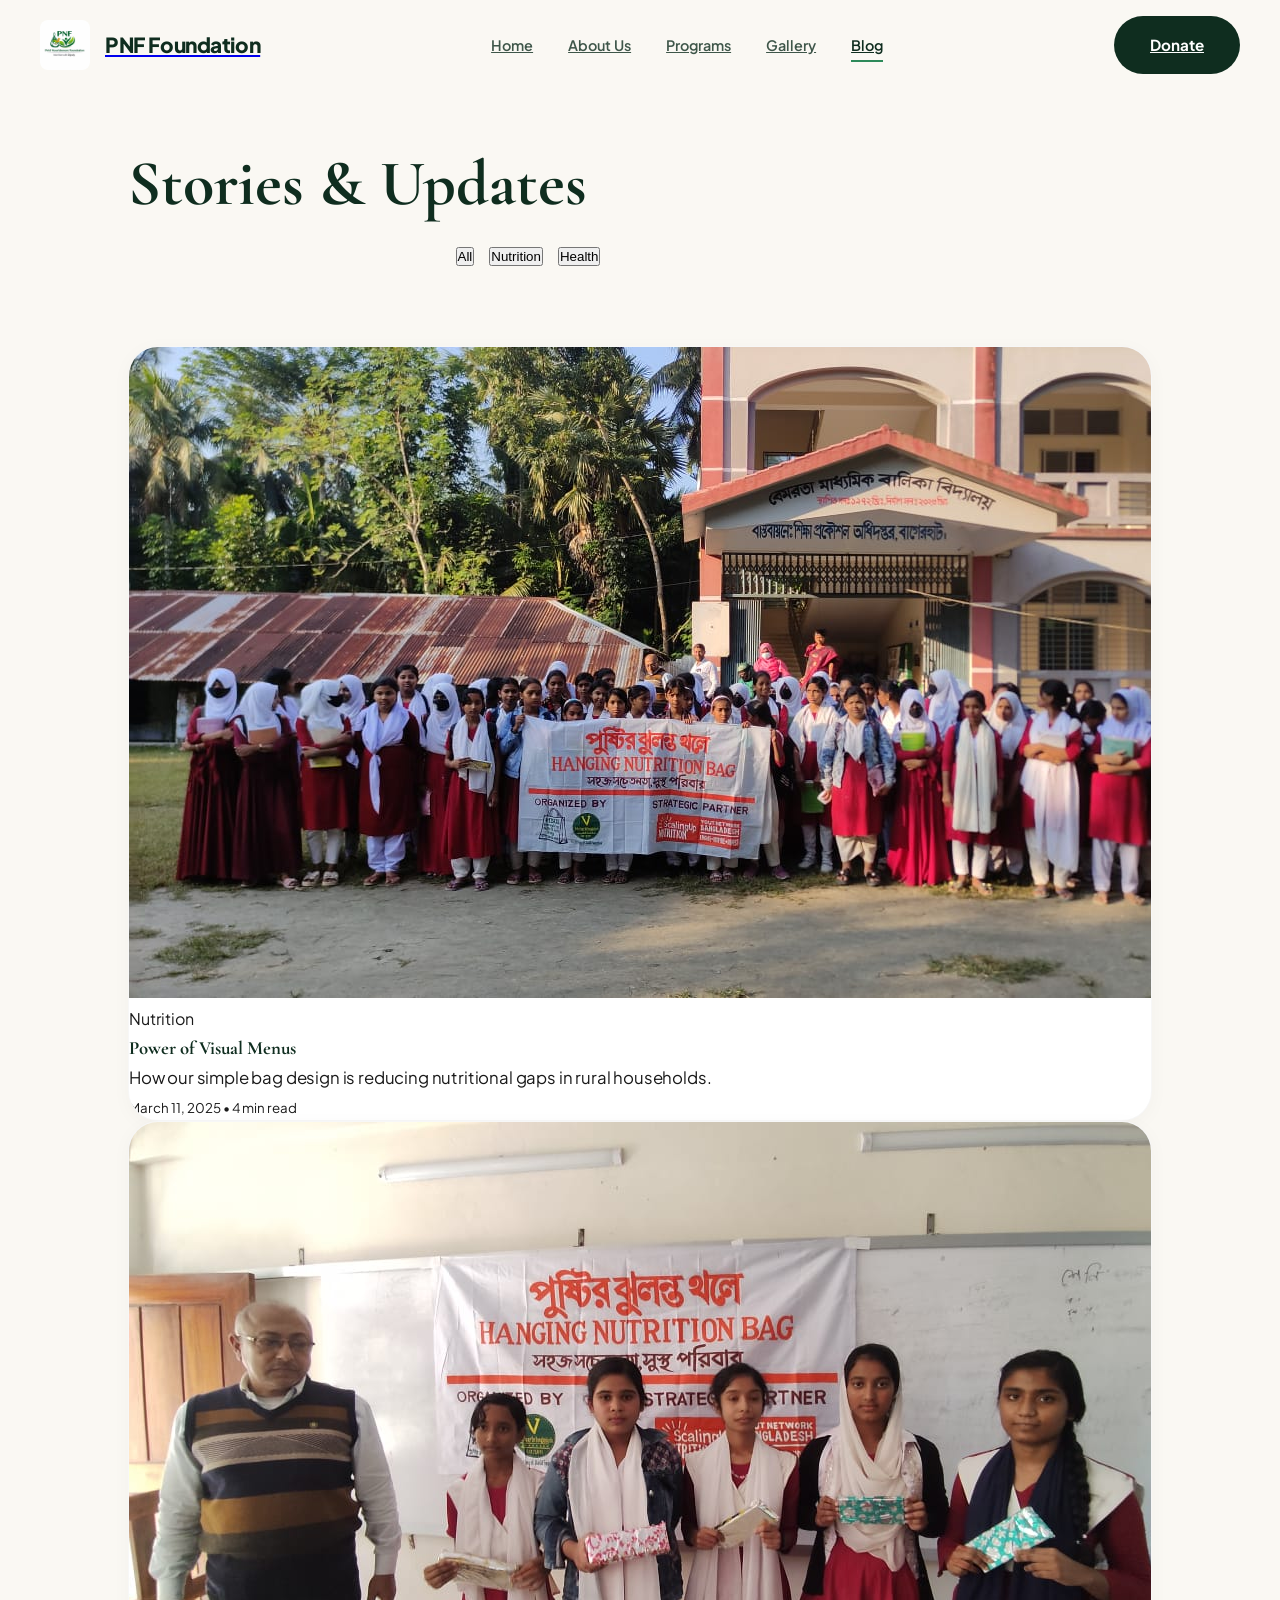
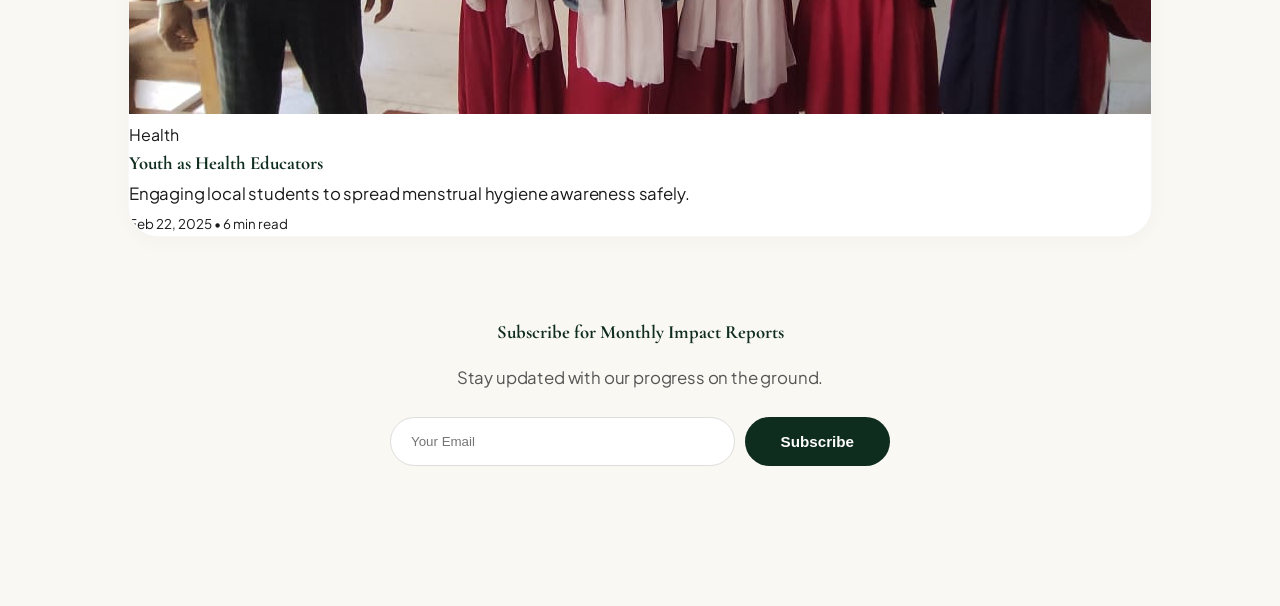
==== blog.html @ d760bbdd "up" ====
<!DOCTYPE html>
<html lang="en">

<head>
    <meta charset="UTF-8">
    <meta name="viewport" content="width=device-width, initial-scale=1.0">
    <title>Blog & News | Priti Nourishment Foundation</title>
    <link rel="stylesheet" href="css/style.css">
    <link
        href="https://fonts.googleapis.com/css2?family=Cormorant+Garamond:wght@600;700&family=Plus+Jakarta+Sans:wght@400;600;700&display=swap"
        rel="stylesheet">
</head>

<body class="lang-en">

    <nav class="navbar scrolled">
        <div class="container nav-container">
            <a href="index.html" class="logo"><img src="data/logo/logo%20of%20pnf.jpeg" alt="PNF Logo">
                <div class="logo-text">
                    <div class="logo-title">PNF Foundation</div>
                </div>
            </a>
            <div class="nav-links">
                <a href="index.html">Home</a>
                <a href="about.html">About Us</a>
                <a href="programs.html">Programs</a>
                <a href="gallery.html">Gallery</a>
                <a href="blog.html" class="active">Blog</a>
            </div>
            <a href="donate.html" class="btn btn-primary">Donate</a>
        </div>
    </nav>

    <section class="section" style="padding-top: 150px;">
        <div class="container">
            <div class="section-title">
                <h2>Stories & Updates</h2>
                <div style="display: flex; justify-content: center; gap: 15px; margin-top: 30px;">
                    <button class="filter-btn active" onclick="switchBlog('all', this)">All</button>
                    <button class="filter-btn" onclick="switchBlog('nutrition', this)">Nutrition</button>
                    <button class="filter-btn" onclick="switchBlog('health', this)">Health</button>
                </div>
            </div>

            <div class="grid-3" id="blogEntries">
                <div class="card blog-card" data-cat="nutrition">
                    <div class="card-img"><img src="img/IMG-20251119-WA0019.jpg" alt="Blog 1"></div>
                    <div class="card-content">
                        <span class="card-tag">Nutrition</span>
                        <h3>Power of Visual Menus</h3>
                        <p>How our simple bag design is reducing nutritional gaps in rural households.</p>
                        <small>March 11, 2025 • 4 min read</small>
                    </div>
                </div>
                <div class="card blog-card" data-cat="health">
                    <div class="card-img"><img src="img/IMG-20251119-WA0021.jpg" alt="Blog 2"></div>
                    <div class="card-content">
                        <span class="card-tag">Health</span>
                        <h3>Youth as Health Educators</h3>
                        <p>Engaging local students to spread menstrual hygiene awareness safely.</p>
                        <small>Feb 22, 2025 • 6 min read</small>
                    </div>
                </div>
            </div>

            <div class="chart-container" style="margin-top: 80px; text-align: center;">
                <h3>Subscribe for Monthly Impact Reports</h3>
                <p style="color: var(--text-muted); margin: 15px 0 25px;">Stay updated with our progress on the ground.
                </p>
                <div style="display: flex; gap: 10px; max-width: 500px; margin: 0 auto;">
                    <input type="email" placeholder="Your Email"
                        style="flex: 1; padding: 12px 20px; border-radius: 50px; border: 1px solid #ddd;">
                    <button class="btn btn-primary">Subscribe</button>
                </div>
            </div>
        </div>
    </section>

    <script src="js/main.js"></script>
    <script>
        function switchBlog(filter, btn) {
            document.querySelectorAll('.filter-btn').forEach(b => b.classList.remove('active'));
            btn.classList.add('active');

            document.querySelectorAll('.blog-card').forEach(card => {
                if (filter === 'all' || card.getAttribute('data-cat') === filter) {
                    card.style.display = 'block';
                } else {
                    card.style.display = 'none';
                }
            });
        }
    </script>
</body>

</html>
---- css/style.css ----
:root {
    /* Premium Color Palette */
    --primary: #0f2d1f;
    /* Deep Forest */
    --primary-light: #1b4332;
    --secondary: #2d8a5a;
    /* Fern Green */
    --accent: #c8853a;
    /* Muted Gold */
    --accent-light: #e9c46a;
    --bg-cream: #faf8f3;
    /* Warm Editorial Background */
    --bg-white: #ffffff;
    --glass: rgba(255, 255, 255, 0.7);
    --text-main: #1a1a1a;
    --text-muted: #555555;

    /* Typography */
    --font-heading: 'Cormorant Garamond', serif;
    --font-body: 'Plus Jakarta Sans', sans-serif;
    --font-bengali: 'Hind Siliguri', sans-serif;

    /* Refined Shadows & Transitions */
    --shadow-sm: 0 4px 20px rgba(0, 0, 0, 0.03);
    --shadow-md: 0 15px 45px rgba(15, 45, 31, 0.08);
    --shadow-lg: 0 30px 70px rgba(15, 45, 31, 0.15);
    --transition-smooth: all 0.6s cubic-bezier(0.16, 1, 0.3, 1);
    --transition-fast: all 0.3s ease;
}

/* Global Reset & Smoothness */
* {
    margin: 0;
    padding: 0;
    box-sizing: border-box;
}

html {
    scroll-behavior: smooth;
}

body {
    font-family: var(--font-body);
    background-color: var(--bg-cream);
    color: var(--text-main);
    line-height: 1.7;
    overflow-x: hidden;
    -webkit-font-smoothing: antialiased;
}

/* Typography Scale */
h1,
h2,
h3,
h4 {
    font-family: var(--font-heading);
    font-weight: 700;
    color: var(--primary);
}

p {
    font-size: 1.05rem;
    letter-spacing: -0.01em;
}

.serif-italic {
    font-style: italic;
    font-weight: 400;
}

.eyebrow {
    text-transform: uppercase;
    letter-spacing: 0.15em;
    font-size: 0.75rem;
    font-weight: 800;
    color: var(--secondary);
    display: block;
    margin-bottom: 0.8rem;
}

/* Language Visibility */
.bn-content {
    display: none;
}

body.lang-bn .en-content {
    display: none;
}

body.lang-bn .bn-content {
    display: block;
}

body.lang-bn h1,
body.lang-bn h2,
body.lang-bn h3 {
    font-family: var(--font-bengali);
}

/* Premium Navigation */
.navbar {
    position: fixed;
    top: 0;
    left: 0;
    width: 100%;
    height: 90px;
    display: flex;
    align-items: center;
    z-index: 1100;
    transition: var(--transition-smooth);
}

.navbar.scrolled {
    height: 75px;
    background: rgba(250, 248, 243, 0.85);
    backdrop-filter: blur(15px);
    box-shadow: var(--shadow-sm);
    border-bottom: 1px solid rgba(15, 45, 31, 0.05);
}

.nav-container {
    max-width: 1500px;
    margin: 0 auto;
    width: 100%;
    padding: 0 40px;
    display: flex;
    justify-content: space-between;
    align-items: center;
}

.logo {
    display: flex;
    align-items: center;
    gap: 15px;
}

.logo img {
    height: 50px;
    transition: var(--transition-fast);
    border-radius: 8px;
}

.logo-title {
    font-size: 1.3rem;
    font-weight: 800;
    letter-spacing: -0.02em;
    color: var(--primary);
}

.nav-links {
    display: flex;
    gap: 35px;
}

.nav-links a {
    font-size: 0.9rem;
    font-weight: 600;
    color: var(--primary);
    position: relative;
    opacity: 0.8;
    transition: var(--transition-fast);
}

.nav-links a::after {
    content: '';
    position: absolute;
    bottom: -5px;
    left: 0;
    width: 0;
    height: 2px;
    background: var(--secondary);
    transition: var(--transition-fast);
}

.nav-links a:hover,
.nav-links a.active {
    opacity: 1;
}

.nav-links a:hover::after,
.nav-links a.active::after {
    width: 100%;
}

/* Buttons: The Premium Feel */
.btn {
    display: inline-flex;
    align-items: center;
    justify-content: center;
    padding: 16px 36px;
    border-radius: 100px;
    font-weight: 700;
    font-size: 0.95rem;
    cursor: pointer;
    transition: var(--transition-smooth);
    border: none;
    position: relative;
    overflow: hidden;
    gap: 10px;
}

.btn-primary {
    background: var(--primary);
    color: white;
}

.btn-primary:hover {
    background: var(--secondary);
    transform: translateY(-3px);
    box-shadow: var(--shadow-md);
}

.btn-gold {
    background: var(--accent);
    color: white;
}

.btn-gold:hover {
    background: var(--primary);
    transform: translateY(-3px);
    box-shadow: var(--shadow-md);
}

.btn-outline {
    border: 2px solid var(--primary);
    color: var(--primary);
    background: transparent;
}

.btn-outline:hover {
    background: var(--primary);
    color: white;
}

/* Hero: World Class First Impression */
.hero {
    height: 100vh;
    display: grid;
    grid-template-columns: 1.2fr 0.8fr;
    background-color: var(--primary);
    position: relative;
    overflow: hidden;
}

.hero-content {
    display: flex;
    flex-direction: column;
    justify-content: center;
    padding: 0 8% 0 12%;
    color: white;
    position: relative;
    z-index: 5;
}

.hero-image {
    position: relative;
    height: 100%;
    overflow: hidden;
}

.hero-image img {
    width: 100%;
    height: 100%;
    object-fit: cover;
    filter: brightness(0.85);
    transition: 10s ease;
}

.hero:hover .hero-image img {
    transform: scale(1.1);
}

.hero-image::before {
    content: '';
    position: absolute;
    inset: 0;
    background: linear-gradient(to right, var(--primary) 0%, transparent 20%);
    z-index: 2;
}

.hero h1 {
    font-size: clamp(3.5rem, 8vw, 5.5rem);
    line-height: 0.95;
    margin-bottom: 2rem;
    color: white;
    letter-spacing: -0.02em;
}

.hero p {
    font-size: 1.25rem;
    opacity: 0.85;
    margin-bottom: 3rem;
    max-width: 550px;
}

/* Reveal Animations */
.reveal {
    opacity: 0;
    transform: translateY(40px);
    transition: var(--transition-smooth);
}

.reveal.active {
    opacity: 1;
    transform: translateY(0);
}

/* Impact Section */
.impact-grid {
    display: grid;
    grid-template-columns: repeat(4, 1fr);
    gap: 1px;
    background: rgba(15, 45, 31, 0.05);
    border-radius: 40px;
    overflow: hidden;
    margin-top: -60px;
    background: var(--bg-white);
    box-shadow: var(--shadow-lg);
    position: relative;
    z-index: 10;
}

.impact-card {
    padding: 60px 40px;
    text-align: center;
    transition: var(--transition-fast);
}

.impact-card:hover {
    background: var(--bg-cream);
}

.impact-num {
    font-size: 4rem;
    font-weight: 700;
    color: var(--secondary);
    font-family: var(--font-heading);
    display: block;
    margin-bottom: 10px;
}

.impact-card p {
    font-size: 0.75rem;
    text-transform: uppercase;
    font-weight: 800;
    letter-spacing: 0.1em;
    color: var(--text-muted);
}

/* Section Aesthetics */
.section {
    padding: 140px 10%;
}

.section-dark {
    background: var(--primary);
    color: white;
}

.section-dark h2 {
    color: white;
}

.section-title {
    margin-bottom: 80px;
    max-width: 800px;
}

.section-title h2 {
    font-size: clamp(2.5rem, 5vw, 4rem);
    line-height: 1.05;
    margin-bottom: 1.5rem;
}

/* Grid & Cards */
.editorial-grid {
    display: grid;
    grid-template-columns: 1fr 1fr;
    gap: 100px;
    align-items: center;
}

.card {
    background: white;
    border-radius: 30px;
    overflow: hidden;
    box-shadow: var(--shadow-sm);
    transition: var(--transition-smooth);
    border: 1px solid rgba(0, 0, 0, 0.03);
    height: 100%;
}

.card:hover {
    transform: translateY(-15px);
    box-shadow: var(--shadow-lg);
}

.card-img-wrap {
    height: 320px;
    overflow: hidden;
    position: relative;
}

.card-img-wrap img {
    width: 100%;
    height: 100%;
    object-fit: cover;
    transition: var(--transition-smooth);
}

.card:hover .card-img-wrap img {
    transform: scale(1.1);
}

.card-body {
    padding: 45px;
}

/* Transparency Chart High-End */
.chart-box {
    background: white;
    padding: 60px;
    border-radius: 40px;
    box-shadow: var(--shadow-md);
}

.stat-bar-group {
    margin-bottom: 35px;
}

.stat-labels {
    display: flex;
    justify-content: space-between;
    margin-bottom: 12px;
    font-weight: 800;
    font-size: 0.85rem;
    color: var(--primary);
}

.stat-track {
    height: 12px;
    background: #f0f0f0;
    border-radius: 50px;
    overflow: hidden;
}

.stat-fill {
    hieght: 100%;
    height: 100%;
    background: var(--secondary);
    transition: 1.5s cubic-bezier(0.16, 1, 0.3, 1);
    border-radius: 50px;
}

/* Footer Premium */
.footer {
    background: var(--primary);
    color: white;
    padding: 120px 0 60px;
}

.footer-main {
    display: grid;
    grid-template-columns: 1.5fr 1fr 1fr 1.5fr;
    gap: 80px;
    margin-bottom: 100px;
}

.footer-logo {
    font-size: 2rem;
    font-weight: 800;
    font-family: var(--font-heading);
    margin-bottom: 25px;
    display: block;
}

.footer h4 {
    color: var(--accent-light);
    text-transform: uppercase;
    letter-spacing: 0.15em;
    font-size: 0.8rem;
    margin-bottom: 35px;
    font-family: var(--font-body);
}

.footer-links li {
    margin-bottom: 18px;
}

.footer-links a {
    opacity: 0.6;
    transition: var(--transition-fast);
    font-weight: 500;
    font-size: 1rem;
}

.footer-links a:hover {
    opacity: 1;
    transform: translateX(5px);
    display: inline-block;
    color: var(--accent-light);
}

.footer-newsletter {
    background: rgba(255, 255, 255, 0.05);
    padding: 40px;
    border-radius: 25px;
}

/* WhatsApp Premium Floating */
.wa-float {
    position: fixed;
    bottom: 40px;
    right: 40px;
    width: 70px;
    height: 70px;
    background: #25d366;
    color: white;
    border-radius: 50%;
    display: flex;
    align-items: center;
    justify-content: center;
    box-shadow: 0 15px 40px rgba(37, 211, 102, 0.4);
    z-index: 1000;
    font-size: 32px;
    transition: var(--transition-smooth);
}

.wa-float:hover {
    transform: scale(1.1) rotate(10deg);
}

/* Responsive Adjustments */
@media (max-width: 1200px) {
    .editorial-grid {
        gap: 50px;
        grid-template-columns: 1fr;
    }

    .hero {
        grid-template-columns: 1fr;
        height: auto;
        padding-top: 150px;
    }

    .hero-image {
        height: 400px;
    }

    .hero-content {
        padding: 0 5% 80px 5%;
    }
}

@media (max-width: 900px) {
    .footer-main {
        grid-template-columns: 1fr 1fr;
        gap: 40px;
    }

    .impact-grid {
        grid-template-columns: repeat(2, 1fr);
        margin-top: 40px;
    }
}

@media (max-width: 600px) {
    .footer-main {
        grid-template-columns: 1fr;
    }

    .nav-container {
        padding: 0 20px;
    }

    .btn {
        padding: 14px 28px;
        width: 100%;
    }
}
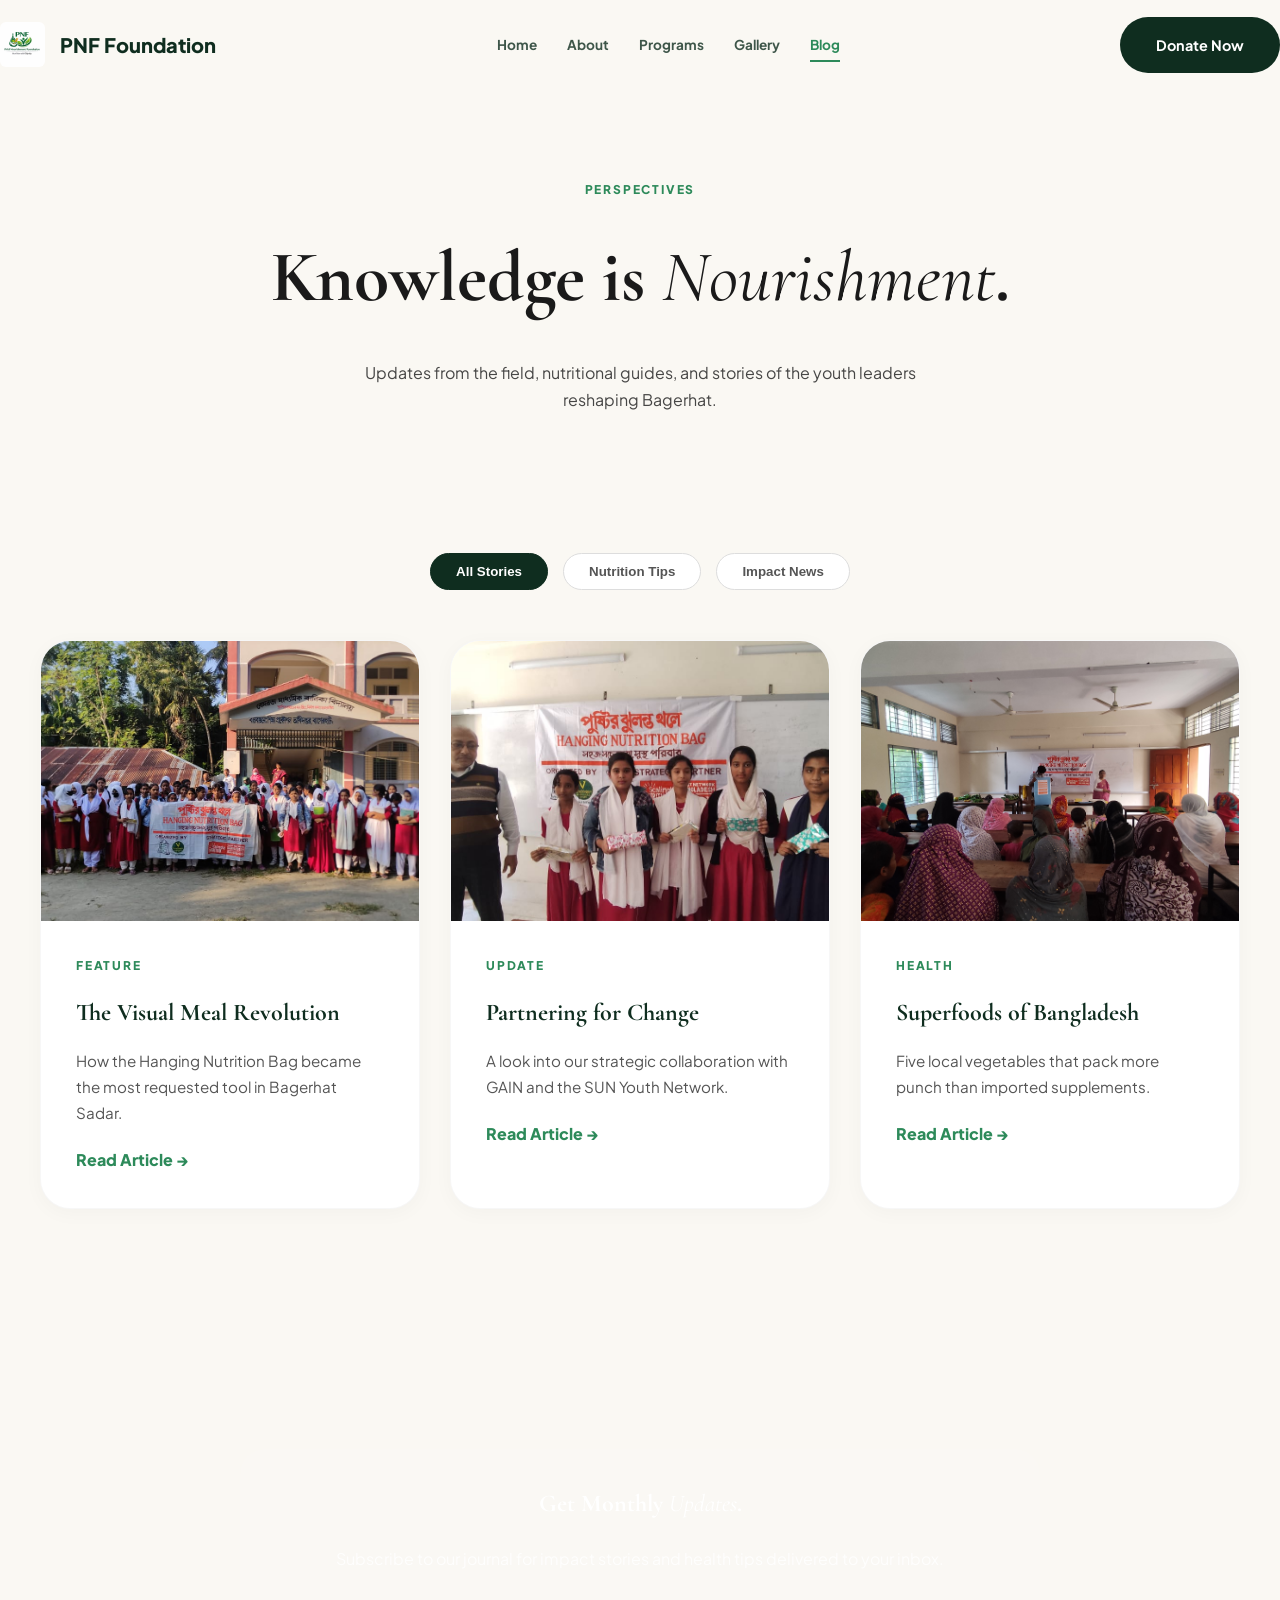
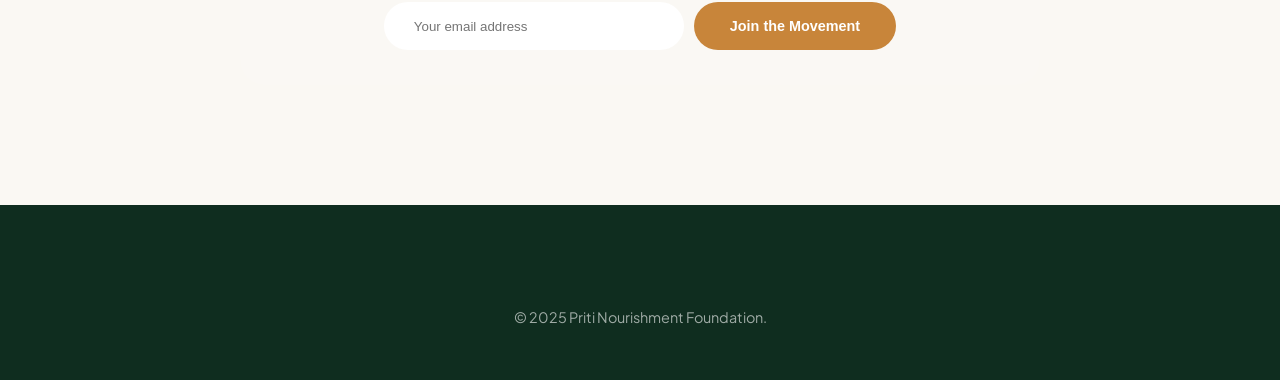
==== commit 7921beee: "ready" ====
--- a/blog.html
+++ b/blog.html
@@ -4,90 +4,119 @@
 <head>
     <meta charset="UTF-8">
     <meta name="viewport" content="width=device-width, initial-scale=1.0">
-    <title>Blog & News | Priti Nourishment Foundation</title>
+    <title>Blog | Priti Nourishment Foundation</title>
     <link rel="stylesheet" href="css/style.css">
     <link
-        href="https://fonts.googleapis.com/css2?family=Cormorant+Garamond:wght@600;700&family=Plus+Jakarta+Sans:wght@400;600;700&display=swap"
+        href="https://fonts.googleapis.com/css2?family=Cormorant+Garamond:ital,wght@0,600;0,700;1,500&family=Plus+Jakarta+Sans:wght@400;600;800&family=Hind+Siliguri:wght@400;700&display=swap"
         rel="stylesheet">
 </head>
 
 <body class="lang-en">
 
+    <!-- Navbar -->
     <nav class="navbar scrolled">
-        <div class="container nav-container">
-            <a href="index.html" class="logo"><img src="data/logo/logo%20of%20pnf.jpeg" alt="PNF Logo">
-                <div class="logo-text">
-                    <div class="logo-title">PNF Foundation</div>
-                </div>
-            </a>
+        <div class="nav-container">
+            <a href="index.html" class="logo"><img src="data/logo/logo%20of%20pnf.jpeg" alt="PNF Logo"><span
+                    class="logo-title">PNF Foundation</span></a>
             <div class="nav-links">
                 <a href="index.html">Home</a>
-                <a href="about.html">About Us</a>
+                <a href="about.html">About</a>
                 <a href="programs.html">Programs</a>
                 <a href="gallery.html">Gallery</a>
                 <a href="blog.html" class="active">Blog</a>
             </div>
-            <a href="donate.html" class="btn btn-primary">Donate</a>
+            <a href="donate.html" class="btn btn-primary">Donate Now</a>
         </div>
     </nav>
 
-    <section class="section" style="padding-top: 150px;">
+    <!-- Header -->
+    <section class="section" style="padding-top: 180px; text-align: center;">
+        <div class="container reveal">
+            <span class="eyebrow">Perspectives</span>
+            <h1 style="font-size: clamp(3rem, 6vw, 4.5rem);">Knowledge is <span class="serif-italic">Nourishment</span>.
+            </h1>
+            <p style="margin: 20px auto; opacity: 0.8; max-width: 600px;">Updates from the field, nutritional guides,
+                and stories of the youth leaders reshaping Bagerhat.</p>
+        </div>
+    </section>
+
+    <!-- Blog Selection -->
+    <section class="section" style="padding-top: 0;">
         <div class="container">
-            <div class="section-title">
-                <h2>Stories & Updates</h2>
-                <div style="display: flex; justify-content: center; gap: 15px; margin-top: 30px;">
-                    <button class="filter-btn active" onclick="switchBlog('all', this)">All</button>
-                    <button class="filter-btn" onclick="switchBlog('nutrition', this)">Nutrition</button>
-                    <button class="filter-btn" onclick="switchBlog('health', this)">Health</button>
-                </div>
+            <div class="filter-container reveal">
+                <button class="filter-btn active" onclick="switchBlog('all', this)">All Stories</button>
+                <button class="filter-btn" onclick="switchBlog('nutrition', this)">Nutrition Tips</button>
+                <button class="filter-btn" onclick="switchBlog('impact', this)">Impact News</button>
             </div>
 
-            <div class="grid-3" id="blogEntries">
+            <div class="grid-3 reveal">
                 <div class="card blog-card" data-cat="nutrition">
-                    <div class="card-img"><img src="img/IMG-20251119-WA0019.jpg" alt="Blog 1"></div>
-                    <div class="card-content">
-                        <span class="card-tag">Nutrition</span>
-                        <h3>Power of Visual Menus</h3>
-                        <p>How our simple bag design is reducing nutritional gaps in rural households.</p>
-                        <small>March 11, 2025 • 4 min read</small>
+                    <div class="card-img-wrap"><img src="img/IMG-20251119-WA0019.jpg" alt="Blog"></div>
+                    <div class="card-body">
+                        <span class="eyebrow">Feature</span>
+                        <h3>The Visual Meal Revolution</h3>
+                        <p>How the Hanging Nutrition Bag became the most requested tool in Bagerhat Sadar.</p>
+                        <a href="#" style="font-weight: 800; color: var(--secondary); text-decoration: none;">Read
+                            Article &rarr;</a>
                     </div>
                 </div>
-                <div class="card blog-card" data-cat="health">
-                    <div class="card-img"><img src="img/IMG-20251119-WA0021.jpg" alt="Blog 2"></div>
-                    <div class="card-content">
-                        <span class="card-tag">Health</span>
-                        <h3>Youth as Health Educators</h3>
-                        <p>Engaging local students to spread menstrual hygiene awareness safely.</p>
-                        <small>Feb 22, 2025 • 6 min read</small>
+                <div class="card blog-card" data-cat="impact">
+                    <div class="card-img-wrap"><img src="img/IMG-20251119-WA0021.jpg" alt="Blog"></div>
+                    <div class="card-body">
+                        <span class="eyebrow">Update</span>
+                        <h3>Partnering for Change</h3>
+                        <p>A look into our strategic collaboration with GAIN and the SUN Youth Network.</p>
+                        <a href="#" style="font-weight: 800; color: var(--secondary); text-decoration: none;">Read
+                            Article &rarr;</a>
                     </div>
                 </div>
-            </div>
-
-            <div class="chart-container" style="margin-top: 80px; text-align: center;">
-                <h3>Subscribe for Monthly Impact Reports</h3>
-                <p style="color: var(--text-muted); margin: 15px 0 25px;">Stay updated with our progress on the ground.
-                </p>
-                <div style="display: flex; gap: 10px; max-width: 500px; margin: 0 auto;">
-                    <input type="email" placeholder="Your Email"
-                        style="flex: 1; padding: 12px 20px; border-radius: 50px; border: 1px solid #ddd;">
-                    <button class="btn btn-primary">Subscribe</button>
+                <div class="card blog-card" data-cat="nutrition">
+                    <div class="card-img-wrap"><img src="img/IMG_20251107_155551.jpg" alt="Blog"></div>
+                    <div class="card-body">
+                        <span class="eyebrow">Health</span>
+                        <h3>Superfoods of Bangladesh</h3>
+                        <p>Five local vegetables that pack more punch than imported supplements.</p>
+                        <a href="#" style="font-weight: 800; color: var(--secondary); text-decoration: none;">Read
+                            Article &rarr;</a>
+                    </div>
                 </div>
             </div>
         </div>
     </section>
 
+    <!-- Newsletter -->
+    <section class="section">
+        <div class="container">
+            <div class="footer-newsletter reveal" style="text-align: center; max-width: 800px; margin: 0 auto;">
+                <h2 style="color: white; margin-bottom: 20px;">Get Monthly <span class="serif-italic">Updates</span>.
+                </h2>
+                <p style="color: rgba(255,255,255,0.8); margin-bottom: 30px;">Subscribe to our journal for impact
+                    stories and health tips delivered to your inbox.</p>
+                <form onsubmit="event.preventDefault(); alert('Subscribed!')"
+                    style="display: flex; gap: 10px; flex-wrap: wrap; justify-content: center;">
+                    <input type="email" placeholder="Your email address"
+                        style="padding: 15px 30px; border-radius: 50px; border: none; min-width: 300px; outline: none;">
+                    <button class="btn btn-gold">Join the Movement</button>
+                </form>
+            </div>
+        </div>
+    </section>
+
+    <!-- Footer -->
+    <footer class="footer">
+        <div class="container" style="text-align: center; opacity: 0.6; font-size: 0.9rem;">
+            &copy; 2025 Priti Nourishment Foundation.
+        </div>
+    </footer>
+
     <script src="js/main.js"></script>
     <script>
-        function switchBlog(filter, btn) {
+        function switchBlog(cat, btn) {
             document.querySelectorAll('.filter-btn').forEach(b => b.classList.remove('active'));
             btn.classList.add('active');
-
             document.querySelectorAll('.blog-card').forEach(card => {
-                if (filter === 'all' || card.getAttribute('data-cat') === filter) {
-                    card.style.display = 'block';
-                } else {
-                    card.style.display = 'none';
-                }
+                if (cat === 'all' || card.getAttribute('data-cat') === cat) card.style.display = 'flex';
+                else card.style.display = 'none';
             });
         }
     </script>
--- a/css/style.css
+++ b/css/style.css
@@ -1,17 +1,13 @@
 :root {
     /* Premium Color Palette */
     --primary: #0f2d1f;
-    /* Deep Forest */
     --primary-light: #1b4332;
     --secondary: #2d8a5a;
-    /* Fern Green */
     --accent: #c8853a;
-    /* Muted Gold */
     --accent-light: #e9c46a;
     --bg-cream: #faf8f3;
-    /* Warm Editorial Background */
     --bg-white: #ffffff;
-    --glass: rgba(255, 255, 255, 0.7);
+    --glass: rgba(255, 255, 255, 0.85);
     --text-main: #1a1a1a;
     --text-muted: #555555;
 
@@ -20,15 +16,16 @@
     --font-body: 'Plus Jakarta Sans', sans-serif;
     --font-bengali: 'Hind Siliguri', sans-serif;
 
-    /* Refined Shadows & Transitions */
+    /* UI Tokens */
     --shadow-sm: 0 4px 20px rgba(0, 0, 0, 0.03);
     --shadow-md: 0 15px 45px rgba(15, 45, 31, 0.08);
     --shadow-lg: 0 30px 70px rgba(15, 45, 31, 0.15);
     --transition-smooth: all 0.6s cubic-bezier(0.16, 1, 0.3, 1);
     --transition-fast: all 0.3s ease;
-}
-
-/* Global Reset & Smoothness */
+    --container-width: 1400px;
+}
+
+/* Global Foundations */
 * {
     margin: 0;
     padding: 0;
@@ -37,6 +34,7 @@
 
 html {
     scroll-behavior: smooth;
+    overflow-x: hidden;
 }
 
 body {
@@ -44,23 +42,73 @@
     background-color: var(--bg-cream);
     color: var(--text-main);
     line-height: 1.7;
-    overflow-x: hidden;
     -webkit-font-smoothing: antialiased;
 }
 
-/* Typography Scale */
+/* Common Layouts */
+.container {
+    max-width: var(--container-width);
+    margin: 0 auto;
+    padding: 0 40px;
+}
+
+.section {
+    padding: 120px 0;
+}
+
+.section-dark {
+    background: var(--primary);
+    color: white;
+}
+
+.section-title {
+    margin-bottom: 80px;
+    text-align: center;
+}
+
+.section-title.left {
+    text-align: left;
+}
+
+.section-title h2 {
+    font-family: var(--font-heading);
+    font-size: clamp(2.5rem, 5vw, 4rem);
+    line-height: 1.1;
+    margin-bottom: 20px;
+    color: var(--primary);
+}
+
+.section-dark .section-title h2 {
+    color: white;
+}
+
+/* Grid Systems */
+.grid-2 {
+    display: grid;
+    grid-template-columns: 1fr 1fr;
+    gap: 60px;
+    align-items: center;
+}
+
+.grid-3 {
+    display: grid;
+    grid-template-columns: repeat(auto-fit, minmax(320px, 1fr));
+    gap: 30px;
+}
+
+.grid-4 {
+    display: grid;
+    grid-template-columns: repeat(auto-fit, minmax(250px, 1fr));
+    gap: 20px;
+}
+
+/* Typography Helpers */
 h1,
 h2,
 h3,
 h4 {
     font-family: var(--font-heading);
     font-weight: 700;
-    color: var(--primary);
-}
-
-p {
-    font-size: 1.05rem;
-    letter-spacing: -0.01em;
 }
 
 .serif-italic {
@@ -75,10 +123,14 @@
     font-weight: 800;
     color: var(--secondary);
     display: block;
-    margin-bottom: 0.8rem;
-}
-
-/* Language Visibility */
+    margin-bottom: 1rem;
+}
+
+.section-dark .eyebrow {
+    color: var(--accent-light);
+}
+
+/* Language Management */
 .bn-content {
     display: none;
 }
@@ -93,11 +145,12 @@
 
 body.lang-bn h1,
 body.lang-bn h2,
-body.lang-bn h3 {
+body.lang-bn h3,
+body.lang-bn .impact-num {
     font-family: var(--font-bengali);
 }
 
-/* Premium Navigation */
+/* Navigation */
 .navbar {
     position: fixed;
     top: 0;
@@ -112,53 +165,56 @@
 
 .navbar.scrolled {
     height: 75px;
-    background: rgba(250, 248, 243, 0.85);
+    background: var(--glass);
     backdrop-filter: blur(15px);
     box-shadow: var(--shadow-sm);
     border-bottom: 1px solid rgba(15, 45, 31, 0.05);
 }
 
 .nav-container {
-    max-width: 1500px;
-    margin: 0 auto;
-    width: 100%;
-    padding: 0 40px;
     display: flex;
     justify-content: space-between;
     align-items: center;
+    width: 100%;
 }
 
 .logo {
     display: flex;
     align-items: center;
     gap: 15px;
+    text-decoration: none;
 }
 
 .logo img {
-    height: 50px;
-    transition: var(--transition-fast);
-    border-radius: 8px;
+    height: 45px;
+    border-radius: 6px;
 }
 
 .logo-title {
-    font-size: 1.3rem;
+    font-size: 1.25rem;
     font-weight: 800;
-    letter-spacing: -0.02em;
     color: var(--primary);
 }
 
 .nav-links {
     display: flex;
-    gap: 35px;
+    gap: 30px;
 }
 
 .nav-links a {
-    font-size: 0.9rem;
-    font-weight: 600;
+    font-size: 0.85rem;
+    font-weight: 700;
     color: var(--primary);
+    text-decoration: none;
     position: relative;
     opacity: 0.8;
     transition: var(--transition-fast);
+}
+
+.nav-links a.active,
+.nav-links a:hover {
+    opacity: 1;
+    color: var(--secondary);
 }
 
 .nav-links a::after {
@@ -172,17 +228,11 @@
     transition: var(--transition-fast);
 }
 
-.nav-links a:hover,
-.nav-links a.active {
-    opacity: 1;
-}
-
-.nav-links a:hover::after,
 .nav-links a.active::after {
     width: 100%;
 }
 
-/* Buttons: The Premium Feel */
+/* Buttons */
 .btn {
     display: inline-flex;
     align-items: center;
@@ -190,13 +240,12 @@
     padding: 16px 36px;
     border-radius: 100px;
     font-weight: 700;
-    font-size: 0.95rem;
+    font-size: 0.9rem;
     cursor: pointer;
     transition: var(--transition-smooth);
     border: none;
-    position: relative;
-    overflow: hidden;
-    gap: 10px;
+    text-decoration: none;
+    gap: 8px;
 }
 
 .btn-primary {
@@ -232,24 +281,59 @@
     color: white;
 }
 
-/* Hero: World Class First Impression */
+/* Language Switcher */
+.lang-switcher {
+    display: flex;
+    background: rgba(15, 45, 31, 0.05);
+    padding: 4px;
+    border-radius: 20px;
+    cursor: pointer;
+}
+
+.lang-btn {
+    padding: 6px 14px;
+    border-radius: 15px;
+    font-size: 0.7rem;
+    font-weight: 800;
+    transition: var(--transition-fast);
+}
+
+.lang-btn.active {
+    background: var(--primary);
+    color: white;
+}
+
+/* Hero Component */
 .hero {
     height: 100vh;
     display: grid;
     grid-template-columns: 1.2fr 0.8fr;
     background-color: var(--primary);
+    color: white;
     position: relative;
     overflow: hidden;
 }
 
 .hero-content {
+    padding: 0 8% 0 12%;
     display: flex;
     flex-direction: column;
     justify-content: center;
-    padding: 0 8% 0 12%;
-    color: white;
-    position: relative;
     z-index: 5;
+}
+
+.hero h1 {
+    font-size: clamp(3rem, 8vw, 5rem);
+    line-height: 0.95;
+    margin-bottom: 25px;
+    color: white;
+}
+
+.hero p {
+    font-size: 1.15rem;
+    opacity: 0.8;
+    margin-bottom: 40px;
+    max-width: 500px;
 }
 
 .hero-image {
@@ -263,37 +347,21 @@
     height: 100%;
     object-fit: cover;
     filter: brightness(0.85);
-    transition: 10s ease;
+    transition: 10s linear;
 }
 
 .hero:hover .hero-image img {
     transform: scale(1.1);
 }
 
-.hero-image::before {
+.hero-image::after {
     content: '';
     position: absolute;
     inset: 0;
-    background: linear-gradient(to right, var(--primary) 0%, transparent 20%);
-    z-index: 2;
-}
-
-.hero h1 {
-    font-size: clamp(3.5rem, 8vw, 5.5rem);
-    line-height: 0.95;
-    margin-bottom: 2rem;
-    color: white;
-    letter-spacing: -0.02em;
-}
-
-.hero p {
-    font-size: 1.25rem;
-    opacity: 0.85;
-    margin-bottom: 3rem;
-    max-width: 550px;
-}
-
-/* Reveal Animations */
+    background: linear-gradient(90deg, var(--primary) 0%, transparent 15%);
+}
+
+/* Global Reveal System */
 .reveal {
     opacity: 0;
     transform: translateY(40px);
@@ -305,25 +373,28 @@
     transform: translateY(0);
 }
 
-/* Impact Section */
+/* Impact Grid */
 .impact-grid {
     display: grid;
     grid-template-columns: repeat(4, 1fr);
-    gap: 1px;
-    background: rgba(15, 45, 31, 0.05);
+    background: var(--bg-white);
     border-radius: 40px;
+    box-shadow: var(--shadow-lg);
+    margin-top: -80px;
+    position: relative;
+    z-index: 20;
     overflow: hidden;
-    margin-top: -60px;
-    background: var(--bg-white);
-    box-shadow: var(--shadow-lg);
-    position: relative;
-    z-index: 10;
 }
 
 .impact-card {
-    padding: 60px 40px;
+    padding: 50px 30px;
     text-align: center;
+    border-right: 1px solid rgba(0, 0, 0, 0.05);
     transition: var(--transition-fast);
+}
+
+.impact-card:last-child {
+    border-right: none;
 }
 
 .impact-card:hover {
@@ -331,12 +402,11 @@
 }
 
 .impact-num {
-    font-size: 4rem;
+    font-size: 3.5rem;
     font-weight: 700;
     color: var(--secondary);
     font-family: var(--font-heading);
     display: block;
-    margin-bottom: 10px;
 }
 
 .impact-card p {
@@ -345,49 +415,20 @@
     font-weight: 800;
     letter-spacing: 0.1em;
     color: var(--text-muted);
-}
-
-/* Section Aesthetics */
-.section {
-    padding: 140px 10%;
-}
-
-.section-dark {
-    background: var(--primary);
-    color: white;
-}
-
-.section-dark h2 {
-    color: white;
-}
-
-.section-title {
-    margin-bottom: 80px;
-    max-width: 800px;
-}
-
-.section-title h2 {
-    font-size: clamp(2.5rem, 5vw, 4rem);
-    line-height: 1.05;
-    margin-bottom: 1.5rem;
-}
-
-/* Grid & Cards */
-.editorial-grid {
-    display: grid;
-    grid-template-columns: 1fr 1fr;
-    gap: 100px;
-    align-items: center;
-}
-
+    margin-top: 10px;
+}
+
+/* Content Cards */
 .card {
     background: white;
     border-radius: 30px;
     overflow: hidden;
     box-shadow: var(--shadow-sm);
+    border: 1px solid rgba(0, 0, 0, 0.03);
     transition: var(--transition-smooth);
-    border: 1px solid rgba(0, 0, 0, 0.03);
     height: 100%;
+    display: flex;
+    flex-direction: column;
 }
 
 .card:hover {
@@ -396,9 +437,8 @@
 }
 
 .card-img-wrap {
-    height: 320px;
+    height: 280px;
     overflow: hidden;
-    position: relative;
 }
 
 .card-img-wrap img {
@@ -413,102 +453,378 @@
 }
 
 .card-body {
-    padding: 45px;
-}
-
-/* Transparency Chart High-End */
+    padding: 35px;
+    flex-grow: 1;
+    display: flex;
+    flex-direction: column;
+}
+
+.card-body h3 {
+    font-size: 1.5rem;
+    margin-bottom: 15px;
+    color: var(--primary);
+}
+
+.card-body p {
+    color: var(--text-muted);
+    font-size: 0.95rem;
+    margin-bottom: 20px;
+}
+
+/* Transparency / Charts */
+.stat-bar-group {
+    margin-bottom: 25px;
+}
+
+.stat-labels {
+    display: flex;
+    justify-content: space-between;
+    margin-bottom: 10px;
+    font-weight: 800;
+    font-size: 0.8rem;
+    color: var(--primary);
+}
+
+.stat-track {
+    height: 10px;
+    background: #f0f0f0;
+    border-radius: 20px;
+    overflow: hidden;
+}
+
+.stat-fill {
+    height: 100%;
+    background: var(--secondary);
+    width: 0;
+    transition: width 1.5s cubic-bezier(0.16, 1, 0.3, 1);
+}
+
 .chart-box {
     background: white;
-    padding: 60px;
+    padding: 50px;
     border-radius: 40px;
     box-shadow: var(--shadow-md);
 }
 
-.stat-bar-group {
-    margin-bottom: 35px;
-}
-
-.stat-labels {
-    display: flex;
-    justify-content: space-between;
-    margin-bottom: 12px;
+/* Map Component */
+.map-placeholder {
+    width: 100%;
+    background: var(--light);
+    border-radius: 20px;
+    position: relative;
+    overflow: hidden;
+    display: flex;
+    align-items: center;
+    justify-content: center;
+}
+
+.map-dot {
+    position: absolute;
+    width: 12px;
+    height: 12px;
+    background: var(--secondary);
+    border-radius: 50%;
+    display: block;
+}
+
+.map-dot::after {
+    content: '';
+    position: absolute;
+    inset: -4px;
+    border: 2px solid var(--secondary);
+    border-radius: 50%;
+    animation: ripple 2s infinite;
+}
+
+@keyframes ripple {
+    0% {
+        transform: scale(1);
+        opacity: 1;
+    }
+
+    100% {
+        transform: scale(3);
+        opacity: 0;
+    }
+}
+
+/* Team Grid (About Page) */
+.team-grid {
+    display: grid;
+    grid-template-columns: repeat(auto-fill, minmax(280px, 1fr));
+    gap: 30px;
+    margin-top: 50px;
+}
+
+/* Milestone Timeline (About Page) */
+.milestone-row {
+    display: flex;
+    gap: 40px;
+    margin-bottom: 50px;
+    position: relative;
+}
+
+.milestone-year {
+    font-size: 2.5rem;
     font-weight: 800;
+    color: var(--secondary);
+    opacity: 0.2;
+    min-width: 100px;
+    font-family: var(--font-heading);
+}
+
+.milestone-content h4 {
+    font-size: 1.5rem;
+    margin-bottom: 10px;
+    color: var(--primary);
+}
+
+/* Gallery (Gallery Page) */
+.gallery-grid {
+    display: grid;
+    grid-template-columns: repeat(auto-fill, minmax(320px, 1fr));
+    gap: 20px;
+}
+
+.gallery-item {
+    border-radius: 20px;
+    overflow: hidden;
+    position: relative;
+    height: 350px;
+    cursor: pointer;
+}
+
+.gallery-item img {
+    width: 100%;
+    height: 100%;
+    object-fit: cover;
+    transition: var(--transition-smooth);
+}
+
+.gallery-overlay {
+    position: absolute;
+    inset: 0;
+    background: rgba(15, 45, 31, 0.8);
+    display: flex;
+    flex-direction: column;
+    align-items: center;
+    justify-content: center;
+    color: white;
+    opacity: 0;
+    transition: var(--transition-fast);
+    padding: 30px;
+    text-align: center;
+}
+
+.gallery-item:hover .gallery-overlay {
+    opacity: 1;
+}
+
+.gallery-item:hover img {
+    transform: scale(1.1);
+}
+
+/* Blog Filters (Blog Page) */
+.filter-container {
+    display: flex;
+    justify-content: center;
+    gap: 15px;
+    margin-bottom: 50px;
+}
+
+.filter-btn {
+    padding: 10px 25px;
+    border-radius: 50px;
+    background: white;
+    border: 1px solid #ddd;
+    font-weight: 700;
+    color: var(--text-muted);
+    cursor: pointer;
+    transition: 0.3s;
+}
+
+.filter-btn.active {
+    background: var(--primary);
+    color: white;
+    border-color: var(--primary);
+}
+
+/* Forms (Volunteer / Contact) */
+.form-group {
+    margin-bottom: 25px;
+}
+
+.form-group label {
+    display: block;
+    margin-bottom: 10px;
+    font-weight: 700;
     font-size: 0.85rem;
     color: var(--primary);
-}
-
-.stat-track {
-    height: 12px;
-    background: #f0f0f0;
-    border-radius: 50px;
+    text-transform: uppercase;
+}
+
+.form-group input,
+.form-group select,
+.form-group textarea {
+    width: 100%;
+    padding: 15px 20px;
+    border-radius: 12px;
+    border: 1px solid #e0e0e0;
+    font-family: inherit;
+    font-size: 1rem;
+    transition: var(--transition-fast);
+    appearance: none;
+}
+
+.form-group input:focus,
+.form-group select:focus,
+.form-group textarea:focus {
+    outline: none;
+    border-color: var(--secondary);
+    box-shadow: 0 0 0 4px rgba(45, 138, 90, 0.1);
+}
+
+/* FAQ Accordion (Volunteer Page) */
+.faq-container {
+    max-width: 850px;
+    margin: 0 auto;
+}
+
+.faq-item {
+    background: white;
+    border-radius: 20px;
+    margin-bottom: 15px;
+    border: 1px solid rgba(0, 0, 0, 0.03);
     overflow: hidden;
 }
 
-.stat-fill {
-    hieght: 100%;
-    height: 100%;
+.faq-question {
+    padding: 25px 35px;
+    font-weight: 700;
+    color: var(--primary);
+    display: flex;
+    justify-content: space-between;
+    align-items: center;
+    cursor: pointer;
+    transition: 0.3s;
+}
+
+.faq-question:hover {
+    background: #fcfcfc;
+}
+
+.faq-icon {
+    transition: transform 0.4s;
+    color: var(--secondary);
+    font-size: 0.8rem;
+}
+
+.faq-answer {
+    padding: 0 35px;
+    max-height: 0;
+    overflow: hidden;
+    color: var(--text-muted);
+    transition: var(--transition-smooth);
+}
+
+.faq-item.active .faq-answer {
+    padding-bottom: 30px;
+    max-height: 300px;
+}
+
+.faq-item.active .faq-icon {
+    transform: rotate(180deg);
+}
+
+/* Donation Impact (Donate Page) */
+.amount-grid {
+    display: grid;
+    grid-template-columns: repeat(3, 1fr);
+    gap: 15px;
+    margin-bottom: 30px;
+}
+
+.amount-btn {
+    padding: 18px;
+    border: 2px solid #eee;
+    border-radius: 15px;
+    cursor: pointer;
+    font-weight: 800;
+    text-align: center;
+    transition: 0.3s;
+}
+
+.amount-btn.active {
     background: var(--secondary);
-    transition: 1.5s cubic-bezier(0.16, 1, 0.3, 1);
-    border-radius: 50px;
-}
-
-/* Footer Premium */
+    color: white;
+    border-color: var(--secondary);
+}
+
+.impact-display-box {
+    background: var(--bg-white);
+    border: 2px dashed var(--secondary);
+    padding: 30px;
+    border-radius: 20px;
+    margin-bottom: 40px;
+    text-align: center;
+}
+
+/* Footer */
 .footer {
     background: var(--primary);
     color: white;
-    padding: 120px 0 60px;
+    padding: 100px 0 50px;
 }
 
 .footer-main {
     display: grid;
     grid-template-columns: 1.5fr 1fr 1fr 1.5fr;
     gap: 80px;
-    margin-bottom: 100px;
+    margin-bottom: 80px;
 }
 
 .footer-logo {
-    font-size: 2rem;
+    font-size: 1.8rem;
     font-weight: 800;
     font-family: var(--font-heading);
-    margin-bottom: 25px;
+    color: white;
+    text-decoration: none;
     display: block;
+    margin-bottom: 20px;
 }
 
 .footer h4 {
     color: var(--accent-light);
     text-transform: uppercase;
-    letter-spacing: 0.15em;
+    letter-spacing: 0.1em;
     font-size: 0.8rem;
-    margin-bottom: 35px;
-    font-family: var(--font-body);
+    margin-bottom: 30px;
 }
 
 .footer-links li {
-    margin-bottom: 18px;
+    margin-bottom: 15px;
+    list-style: none;
 }
 
 .footer-links a {
-    opacity: 0.6;
-    transition: var(--transition-fast);
-    font-weight: 500;
-    font-size: 1rem;
+    color: rgba(255, 255, 255, 0.6);
+    text-decoration: none;
+    transition: 0.3s;
 }
 
 .footer-links a:hover {
-    opacity: 1;
-    transform: translateX(5px);
-    display: inline-block;
-    color: var(--accent-light);
+    color: white;
+    padding-left: 5px;
 }
 
 .footer-newsletter {
     background: rgba(255, 255, 255, 0.05);
-    padding: 40px;
+    padding: 35px;
     border-radius: 25px;
 }
 
-/* WhatsApp Premium Floating */
-.wa-float {
+/* Fixed Floating Elements */
+.whatsapp-float {
     position: fixed;
     bottom: 40px;
     right: 40px;
@@ -520,35 +836,41 @@
     display: flex;
     align-items: center;
     justify-content: center;
-    box-shadow: 0 15px 40px rgba(37, 211, 102, 0.4);
+    font-size: 32px;
+    box-shadow: 0 15px 35px rgba(37, 211, 102, 0.3);
     z-index: 1000;
-    font-size: 32px;
-    transition: var(--transition-smooth);
-}
-
-.wa-float:hover {
+    text-decoration: none;
+    transition: 0.4s;
+}
+
+.whatsapp-float:hover {
     transform: scale(1.1) rotate(10deg);
 }
 
-/* Responsive Adjustments */
+/* Responsive Media Queries */
 @media (max-width: 1200px) {
-    .editorial-grid {
-        gap: 50px;
-        grid-template-columns: 1fr;
+    .container {
+        padding: 0 30px;
     }
 
     .hero {
         grid-template-columns: 1fr;
         height: auto;
+        min-height: 100vh;
         padding-top: 150px;
     }
 
+    .hero-content {
+        padding: 0 5% 100px 5%;
+    }
+
     .hero-image {
-        height: 400px;
-    }
-
-    .hero-content {
-        padding: 0 5% 80px 5%;
+        height: 500px;
+    }
+
+    .grid-2 {
+        grid-template-columns: 1fr;
+        gap: 50px;
     }
 }
 
@@ -565,16 +887,40 @@
 }
 
 @media (max-width: 600px) {
+
+    .nav-links,
+    .nav-cta {
+        display: none;
+    }
+
+    .navbar {
+        height: 70px;
+    }
+
+    .section {
+        padding: 80px 0;
+    }
+
     .footer-main {
         grid-template-columns: 1fr;
     }
 
-    .nav-container {
-        padding: 0 20px;
-    }
-
-    .btn {
-        padding: 14px 28px;
-        width: 100%;
+    .amount-grid {
+        grid-template-columns: 1fr;
+    }
+
+    .hero h1 {
+        font-size: 3rem;
+    }
+
+    .impact-card {
+        padding: 40px 20px;
+    }
+
+    .whatsapp-float {
+        width: 60px;
+        height: 60px;
+        bottom: 20px;
+        right: 20px;
     }
 }
